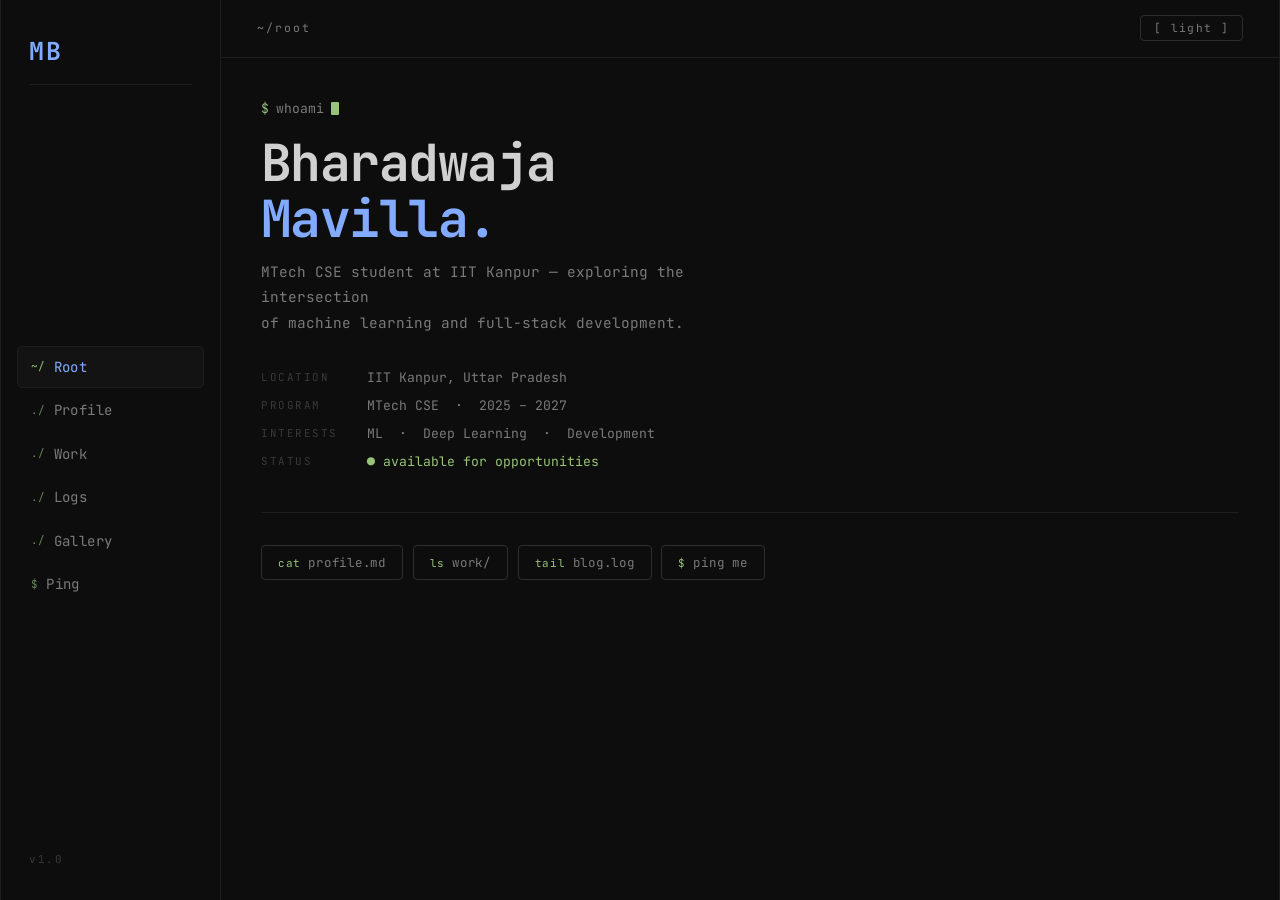
==== index.html @ c0d40397 "test 1.0" ====
<!DOCTYPE html>
<html lang="en" data-theme="dark">
<head>
  <meta charset="UTF-8">
  <meta name="viewport" content="width=device-width, initial-scale=1.0">
  <title>MB — Bharadwaja Mavilla</title>
  <link rel="icon" href="data:image/svg+xml,<svg xmlns='http://www.w3.org/2000/svg' viewBox='0 0 32 32'><rect width='32' height='32' fill='%230d0d0d' rx='4'/><text x='50%25' y='55%25' dominant-baseline='middle' text-anchor='middle' font-family='monospace' font-weight='700' font-size='13' fill='%2382aaff'>MB</text></svg>">
  <link rel="preconnect" href="https://fonts.googleapis.com">
  <link href="https://fonts.googleapis.com/css2?family=JetBrains+Mono:ital,wght@0,300;0,400;0,500;0,600;0,700;1,400&display=swap" rel="stylesheet">
  <link rel="stylesheet" href="css/main.css">

  <!-- Apply saved theme before paint to avoid flash -->
  <script>
    (function () {
      var t = localStorage.getItem('mb-theme') || 'dark';
      document.documentElement.setAttribute('data-theme', t);
    })();
  </script>
</head>
<body>

<div class="mobile-overlay" id="mobileOverlay"></div>

<div class="main-container">

  <!-- ============================  SIDEBAR  ============================ -->
  <aside class="sidebar">
    <div class="sidebar-logo">MB</div>
    <div class="sidebar-hr"></div>

    <nav class="sidebar-nav" id="sidebarNav">
      <div class="nav-item" data-page="home">
        <span class="nav-prefix">~/</span>Root
      </div>
      <div class="nav-item" data-page="about">
        <span class="nav-prefix">./</span>Profile
      </div>
      <div class="nav-item" data-page="projects">
        <span class="nav-prefix">./</span>Work
      </div>
      <div class="nav-item" data-page="blogs">
        <span class="nav-prefix">./</span>Logs
      </div>
      <div class="nav-item" data-page="gallery">
        <span class="nav-prefix">./</span>Gallery
      </div>
      <div class="nav-item" data-page="contact">
        <span class="nav-prefix">$</span>Ping
      </div>
    </nav>

    <div class="sidebar-footer">v1.0</div>
  </aside>

  <!-- ============================  MAIN AREA  ============================ -->
  <div class="main-area">
    <header class="navbar">
      <div class="navbar-left">
        <button class="hamburger" id="hamburger" aria-label="Toggle menu" aria-expanded="false">
          <span></span><span></span><span></span>
        </button>
        <span class="navbar-page" id="navbarPage">~/root</span>
      </div>
      <button class="theme-toggle" id="themeToggle">[ light ]</button>
    </header>

    <main class="page-content" id="pageContent"></main>
  </div>

</div>

<!-- ======================================================================
     Scripts — order matters:
     1. theme.js       (Theme object, needed before anything renders)
     2. data/blogs.js  (BLOGS array, needed by logs.js)
     3. pages/*.js     (populate the Pages object)
     4. router.js      (Navigate object, calls Pages)
     5. mobile-nav.js  (MobileNav, sets up hamburger)
======================================================================= -->
<script>
  // Namespace for page renderers — populated by pages/*.js
  const Pages = {};
</script>

<script src="js/theme.js"></script>
<script src="data/blogs.js"></script>

<script src="js/pages/home.js"></script>
<script src="js/pages/about.js"></script>
<script src="js/pages/projects.js"></script>
<script src="js/pages/logs.js"></script>
<script src="js/pages/gallery.js"></script>
<script src="js/pages/contact.js"></script>

<script src="js/router.js"></script>
<script src="js/mobile-nav.js"></script>

<script>
  // Boot
  Theme.init();
  initRouter();
  MobileNav.init();
</script>

</body>
</html>
---- css/main.css ----
/* ============================================================
   THEME VARIABLES
============================================================ */
[data-theme="dark"] {
  --bg:           #0d0d0d;
  --surface:      #131313;
  --surface-2:    #1b1b1b;
  --border:       #1e1e1e;
  --border-2:     #2e2e2e;
  --text:         #d0d0d0;
  --text-dim:     #7a7a7a;
  --text-muted:   #3a3a3a;
  --accent:       #82aaff;
  --accent-green: #98c379;
  --accent-amber: #e5c07b;
  --accent-red:   #e06c75;
  --shadow:       rgba(0,0,0,0.6);
}
[data-theme="light"] {
  --bg:           #f2efe9;
  --surface:      #e9e6df;
  --surface-2:    #dedad2;
  --border:       #ccc8c0;
  --border-2:     #b8b4aa;
  --text:         #1a1a1a;
  --text-dim:     #666;
  --text-muted:   #aaa;
  --accent:       #2563eb;
  --accent-green: #16a34a;
  --accent-amber: #b45309;
  --accent-red:   #dc2626;
  --shadow:       rgba(0,0,0,0.12);
}

/* ============================================================
   RESET & BASE
============================================================ */
*, *::before, *::after { margin: 0; padding: 0; box-sizing: border-box; }
html {
  font-size: 16px;
  /* Fix: always reserve scrollbar space to prevent layout shift */
  overflow-y: scroll;
}
body {
  font-family: 'JetBrains Mono', 'Courier New', monospace;
  background: var(--bg);
  color: var(--text);
  min-height: 100vh;
  display: flex;
  justify-content: center;
  line-height: 1.6;
  transition: background 0.25s, color 0.25s;
}
a { color: inherit; text-decoration: none; }
::selection { background: var(--accent); color: var(--bg); }
::-webkit-scrollbar { width: 5px; height: 5px; }
::-webkit-scrollbar-track { background: transparent; }
::-webkit-scrollbar-thumb { background: var(--border-2); border-radius: 4px; }

/* ============================================================
   OUTER LAYOUT — gutters are auto on both sides
============================================================ */
.main-container {
  width: min(1280px, 100%);
  min-height: 100vh;
  display: grid;
  grid-template-columns: 220px 1fr;
  border-left:  1px solid var(--border);
  border-right: 1px solid var(--border);
}

/* ============================================================
   SIDEBAR
============================================================ */
.sidebar {
  border-right: 1px solid var(--border);
  display: flex;
  flex-direction: column;
  padding: 2rem 0;
  position: sticky;
  top: 0;
  height: 100vh;
  overflow: hidden;
  background: var(--bg);
  transition: background 0.25s, transform 0.25s ease;
  z-index: 200;
}
.sidebar-logo {
  font-size: 1.55rem;
  font-weight: 700;
  letter-spacing: 0.1em;
  color: var(--accent);
  padding: 0 1.75rem 0.75rem;
  user-select: none;
}
.sidebar-hr {
  height: 1px;
  background: var(--border);
  margin: 0 1.75rem 1rem;
}
.sidebar-nav {
  flex: 1;
  display: flex;
  flex-direction: column;
  justify-content: center;
  padding: 0 1rem;
  gap: 0.1rem;
}
.nav-item {
  cursor: pointer;
  padding: 0.55rem 0.8rem;
  border-radius: 5px;
  color: var(--text-dim);
  font-size: 0.875rem;
  letter-spacing: 0.03em;
  display: flex;
  align-items: center;
  gap: 0.5rem;
  border: 1px solid transparent;
  user-select: none;
  transition: color 0.15s, background 0.15s, border-color 0.15s;
  text-decoration: none;
}
.nav-item:hover  { color: var(--text); background: var(--surface); }
.nav-item.active { color: var(--accent); background: var(--surface); border-color: var(--border); }
.nav-prefix {
  font-size: 0.68rem;
  color: var(--accent-green);
  opacity: 0.65;
  flex-shrink: 0;
  transition: opacity 0.15s;
}
.nav-item.active .nav-prefix,
.nav-item:hover  .nav-prefix { opacity: 1; }
.sidebar-footer {
  padding: 0 1.75rem;
  font-size: 0.68rem;
  color: var(--text-muted);
  letter-spacing: 0.14em;
}

/* ============================================================
   MAIN AREA
============================================================ */
.main-area {
  display: flex;
  flex-direction: column;
  min-height: 100vh;
}

/* ============================================================
   NAVBAR
============================================================ */
.navbar {
  display: flex;
  align-items: center;
  justify-content: space-between;
  padding: 0.95rem 2.25rem;
  border-bottom: 1px solid var(--border);
  position: sticky;
  top: 0;
  background: var(--bg);
  z-index: 100;
  transition: background 0.25s;
  gap: 1rem;
}
.navbar-left {
  display: flex;
  align-items: center;
  gap: 0.75rem;
  min-width: 0;
}
.navbar-page {
  font-size: 0.72rem;
  color: var(--text-dim);
  letter-spacing: 0.18em;
  white-space: nowrap;
  overflow: hidden;
  text-overflow: ellipsis;
}
.hamburger {
  display: none;
  flex-direction: column;
  justify-content: center;
  gap: 4px;
  cursor: pointer;
  padding: 4px;
  border: none;
  background: none;
  flex-shrink: 0;
}
.hamburger span {
  display: block;
  width: 18px;
  height: 1.5px;
  background: var(--text-dim);
  border-radius: 2px;
  transition: all 0.2s;
}
.hamburger.open span:nth-child(1) { transform: translateY(5.5px) rotate(45deg); }
.hamburger.open span:nth-child(2) { opacity: 0; }
.hamburger.open span:nth-child(3) { transform: translateY(-5.5px) rotate(-45deg); }
.theme-toggle {
  background: none;
  border: 1px solid var(--border-2);
  color: var(--text-dim);
  cursor: pointer;
  padding: 0.32rem 0.8rem;
  border-radius: 4px;
  font-family: inherit;
  font-size: 0.7rem;
  letter-spacing: 0.12em;
  transition: color 0.15s, border-color 0.15s;
  flex-shrink: 0;
  white-space: nowrap;
}
.theme-toggle:hover { color: var(--text); border-color: var(--text-dim); }

/* ============================================================
   MOBILE OVERLAY
============================================================ */
.mobile-overlay {
  display: none;
  position: fixed;
  inset: 0;
  background: rgba(0,0,0,0.55);
  z-index: 199;
}

/* ============================================================
   PAGE CONTENT
============================================================ */
.page-content {
  padding: 2.5rem 2.5rem 4rem;
  flex: 1;
  animation: pgIn 0.22s ease both;
}
@keyframes pgIn {
  from { opacity: 0; transform: translateY(8px); }
  to   { opacity: 1; transform: translateY(0);   }
}

/* ============================================================
   SHARED — terminal command header
============================================================ */
.term-cmd {
  display: flex;
  align-items: center;
  gap: 0.45rem;
  font-size: 0.82rem;
  margin-bottom: 0.6rem;
}
.term-prompt  { color: var(--accent-green); }
.term-text    { color: var(--text-dim); }
.term-cursor  {
  display: inline-block;
  width: 0.55em; height: 1em;
  background: var(--accent-green);
  border-radius: 1px;
  animation: blink 1.1s step-end infinite;
  vertical-align: text-bottom;
}
@keyframes blink { 0%,100%{opacity:1} 50%{opacity:0} }

.page-heading {
  font-size: 2.2rem;
  font-weight: 700;
  letter-spacing: -0.025em;
  line-height: 1.15;
  margin-bottom: 2.5rem;
}

/* ============================================================
   HOME
============================================================ */
.home-name {
  font-size: clamp(2.2rem, 4vw, 3.4rem);
  font-weight: 700;
  letter-spacing: -0.03em;
  line-height: 1.1;
  margin: 1rem 0 0.75rem;
}
.home-name .fn { color: var(--text); }
.home-name .ln { color: var(--accent); }
.home-tagline {
  font-size: 0.9rem;
  color: var(--text-dim);
  max-width: 460px;
  line-height: 1.75;
  margin-bottom: 2rem;
}
.home-meta {
  display: flex;
  flex-direction: column;
  gap: 0.45rem;
  margin-bottom: 2.5rem;
}
.meta-row { display: flex; align-items: center; gap: 1.25rem; font-size: 0.82rem; }
.meta-key {
  width: 86px; flex-shrink: 0;
  font-size: 0.68rem;
  text-transform: uppercase;
  letter-spacing: 0.14em;
  color: var(--text-muted);
}
.meta-val { color: var(--text-dim); }
.meta-val.live { color: var(--accent-green); }
.home-rule { height: 1px; background: var(--border); margin: 2rem 0; }
.qlinks { display: flex; flex-wrap: wrap; gap: 0.6rem; }
.qlink {
  background: none;
  border: 1px solid var(--border-2);
  color: var(--text-dim);
  cursor: pointer;
  padding: 0.5rem 1rem;
  border-radius: 4px;
  font-family: inherit;
  font-size: 0.78rem;
  letter-spacing: 0.06em;
  transition: all 0.15s;
  display: flex; align-items: center; gap: 0.45rem;
}
.qlink:hover { color: var(--accent); border-color: var(--accent); background: var(--surface); }
.qlink-pre { color: var(--accent-green); font-size: 0.68rem; }

/* ============================================================
   BENTO — ABOUT PAGE
============================================================ */
.bento {
  display: grid;
  grid-template-columns: repeat(6, 1fr);
  gap: 0.875rem;
}
.bcell {
  background: var(--surface);
  border: 1px solid var(--border);
  border-radius: 8px;
  padding: 1.4rem 1.5rem;
  transition: border-color 0.2s;
  overflow: hidden;
}
.bcell:hover { border-color: var(--border-2); }
.cell-lbl {
  font-size: 0.62rem;
  letter-spacing: 0.22em;
  text-transform: uppercase;
  color: var(--text-muted);
  margin-bottom: 0.9rem;
}
.b-bio   { grid-column: 1 / 5; }
.bio-name { font-size: 1.35rem; font-weight: 600; letter-spacing: -0.01em; margin-bottom: 0.7rem; }
.bio-name .hi { color: var(--accent); }
.bio-desc { font-size: 0.855rem; color: var(--text-dim); line-height: 1.75; max-width: 500px; margin-bottom: 1rem; }
.bio-tags { display: flex; flex-wrap: wrap; gap: 0.45rem; }
.bio-tag {
  font-size: 0.7rem; padding: 0.22rem 0.6rem;
  border: 1px solid var(--border-2); border-radius: 3px;
  color: var(--text-dim); letter-spacing: 0.04em;
}
.b-photo { grid-column: 5 / 7; display: flex; flex-direction: column; align-items: center; justify-content: center; min-height: 170px; text-align: center; }
.avatar { width: 88px; height: 88px; border-radius: 50%; background: var(--surface-2); border: 2px solid var(--border-2); display: flex; align-items: center; justify-content: center; font-size: 1.8rem; font-weight: 700; color: var(--accent); letter-spacing: 0.05em; margin-bottom: 0.75rem; }
.avatar-name { font-size: 0.78rem; color: var(--text-dim); }
.avatar-role { font-size: 0.7rem; color: var(--text-muted); margin-top: 0.2rem; }
.b-tech  { grid-column: 1 / 4; }
.tech-grid { display: flex; flex-wrap: wrap; gap: 0.45rem; }
.tech-tag { font-size: 0.74rem; padding: 0.28rem 0.65rem; background: var(--surface-2); border: 1px solid var(--border-2); border-radius: 3px; color: var(--text-dim); letter-spacing: 0.04em; transition: border-color 0.15s, color 0.15s; }
.tech-tag:hover, .tech-tag.hi { border-color: var(--accent); color: var(--accent); }
.b-quote { grid-column: 4 / 7; display: flex; flex-direction: column; justify-content: center; }
.q-mark { font-size: 3.2rem; line-height: 0.8; color: var(--border-2); font-family: Georgia, serif; margin-bottom: 0.45rem; }
.q-text { font-size: 0.85rem; color: var(--text-dim); line-height: 1.65; font-style: italic; margin-bottom: 0.7rem; }
.q-author { font-size: 0.7rem; color: var(--text-muted); letter-spacing: 0.1em; }
.b-timeline { grid-column: 1 / 7; }
.tl { position: relative; padding-left: 1.5rem; display: flex; flex-direction: column; gap: 0; }
.tl::before { content: ''; position: absolute; left: 0.42rem; top: 0.5rem; bottom: 0.5rem; width: 1px; background: var(--border-2); }
.tl-item { position: relative; padding: 0 0 1.25rem 1.5rem; }
.tl-item:last-child { padding-bottom: 0; }
.tl-dot { position: absolute; left: -1.1rem; top: 0.55rem; width: 9px; height: 9px; border-radius: 50%; background: var(--border-2); border: 2px solid var(--bg); }
.tl-item.now .tl-dot { background: var(--accent); }
.tl-year { font-size: 0.69rem; color: var(--accent-amber); letter-spacing: 0.1em; margin-bottom: 0.2rem; }
.tl-title { font-size: 0.88rem; font-weight: 500; color: var(--text); margin-bottom: 0.2rem; }
.tl-sub { font-size: 0.77rem; color: var(--text-dim); }
.b-books { grid-column: 1 / 7; }
.shelf { display: flex; gap: 0.85rem; overflow-x: auto; padding-bottom: 0.4rem; scrollbar-width: thin; scrollbar-color: var(--border-2) transparent; }
.book { flex-shrink: 0; width: 74px; height: 112px; border-radius: 3px 5px 5px 3px; display: flex; align-items: flex-end; padding: 0.5rem 0.45rem 0.5rem 0.6rem; position: relative; overflow: hidden; transition: transform 0.2s; cursor: default; box-shadow: 3px 3px 8px var(--shadow), inset -2px 0 4px rgba(0,0,0,0.25); }
.book:hover { transform: translateY(-5px) rotate(0.8deg); }
.book-spine { position: absolute; left: 0; top: 0; bottom: 0; width: 5px; background: rgba(0,0,0,0.25); }
.book-title { font-size: 0.58rem; font-weight: 600; line-height: 1.3; color: rgba(255,255,255,0.88); text-shadow: 0 1px 3px rgba(0,0,0,0.5); }

/* ============================================================
   PROJECTS
============================================================ */
.projects-grid { display: grid; grid-template-columns: repeat(auto-fill, minmax(290px, 1fr)); gap: 1rem; }
.proj-card { background: var(--surface); border: 1px solid var(--border); border-radius: 8px; padding: 1.4rem 1.5rem; transition: border-color 0.2s, transform 0.2s; }
.proj-card:hover { border-color: var(--border-2); transform: translateY(-2px); }
.proj-status { font-size: 0.64rem; letter-spacing: 0.18em; text-transform: uppercase; margin-bottom: 0.7rem; }
.s-active  { color: var(--accent-green); }
.s-wip     { color: var(--accent-amber); }
.s-archive { color: var(--text-muted);   }
.proj-name { font-size: 0.98rem; font-weight: 600; margin-bottom: 0.5rem; letter-spacing: -0.01em; }
.proj-desc { font-size: 0.8rem; color: var(--text-dim); line-height: 1.65; margin-bottom: 1rem; }
.proj-tags { display: flex; flex-wrap: wrap; gap: 0.4rem; }
.proj-tag  { font-size: 0.67rem; padding: 0.18rem 0.5rem; border: 1px solid var(--border-2); border-radius: 3px; color: var(--text-muted); letter-spacing: 0.04em; }

/* ============================================================
   LOGS (blog listing)
============================================================ */
.blog-list { display: flex; flex-direction: column; }
.blog-item {
  padding: 1.2rem 0;
  border-bottom: 1px solid var(--border);
  display: flex; align-items: flex-start; gap: 1.5rem;
  text-decoration: none;
  color: inherit;
  transition: background 0.15s;
}
.blog-item:first-child { padding-top: 0; }
.blog-item:hover .blog-title { color: var(--accent); }
.blog-date { font-size: 0.7rem; color: var(--text-muted); letter-spacing: 0.06em; flex-shrink: 0; width: 76px; padding-top: 0.15rem; }
.blog-title { font-size: 0.92rem; font-weight: 500; margin-bottom: 0.3rem; transition: color 0.15s; }
.blog-excerpt { font-size: 0.79rem; color: var(--text-dim); line-height: 1.55; }
.blog-badge { font-size: 0.62rem; padding: 0.15rem 0.42rem; border: 1px solid var(--border-2); border-radius: 3px; color: var(--text-muted); margin-left: 0.5rem; vertical-align: middle; letter-spacing: 0.08em; }

/* ============================================================
   GALLERY
============================================================ */
.gallery-grid { display: grid; grid-template-columns: repeat(auto-fill, minmax(190px, 1fr)); gap: 0.7rem; }
.gallery-slot { aspect-ratio: 4/3; background: var(--surface); border: 1px solid var(--border); border-radius: 6px; display: flex; align-items: center; justify-content: center; font-size: 0.65rem; color: var(--text-muted); letter-spacing: 0.1em; transition: border-color 0.2s; }
.gallery-slot:hover { border-color: var(--border-2); }
.gallery-note { font-size: 0.74rem; color: var(--text-muted); margin-top: 1.5rem; letter-spacing: 0.08em; }

/* ============================================================
   CONTACT
============================================================ */
.contact-list { display: flex; flex-direction: column; gap: 0.5rem; max-width: 540px; }
.contact-row { display: flex; align-items: center; gap: 1.25rem; padding: 0.85rem 1.1rem; border: 1px solid var(--border); border-radius: 6px; background: var(--surface); text-decoration: none; color: var(--text-dim); font-size: 0.865rem; transition: border-color 0.15s, background 0.15s, color 0.15s; }
.contact-row:hover { border-color: var(--border-2); background: var(--surface-2); color: var(--text); }
.contact-platform { font-size: 0.68rem; letter-spacing: 0.14em; text-transform: uppercase; color: var(--accent); font-weight: 600; width: 88px; flex-shrink: 0; }
.contact-value { color: var(--text-dim); font-size: 0.84rem; transition: color 0.15s; }
.contact-row:hover .contact-value { color: var(--text); }
.contact-note { font-size: 0.72rem; color: var(--text-muted); margin-top: 1.5rem; letter-spacing: 0.07em; }

/* ============================================================
   BLOG POST PAGE
============================================================ */
.back-nav {
  display: inline-flex;
  align-items: center;
  gap: 0.5rem;
  font-size: 0.78rem;
  color: var(--text-dim);
  margin-bottom: 2rem;
  cursor: pointer;
  text-decoration: none;
  border: 1px solid var(--border);
  border-radius: 4px;
  padding: 0.38rem 0.85rem;
  transition: color 0.15s, border-color 0.15s;
  letter-spacing: 0.04em;
}
.back-nav:hover { color: var(--accent); border-color: var(--accent); }
.back-arrow { font-size: 0.9em; }

.post-meta {
  display: flex;
  align-items: center;
  gap: 0.75rem;
  margin-bottom: 0.75rem;
}
.post-date { font-size: 0.74rem; color: var(--text-muted); letter-spacing: 0.08em; }
.post-badge {
  font-size: 0.65rem; padding: 0.15rem 0.5rem;
  border: 1px solid var(--border-2); border-radius: 3px;
  color: var(--accent); letter-spacing: 0.1em; text-transform: uppercase;
}

.post-title {
  font-size: 1.9rem;
  font-weight: 700;
  letter-spacing: -0.025em;
  line-height: 1.2;
  margin-bottom: 2rem;
}

.post-divider {
  height: 1px;
  background: var(--border);
  margin: 2rem 0;
}

.post-body { max-width: 680px; }
.post-body p  { font-size: 0.9rem; color: var(--text-dim); line-height: 1.85; margin-bottom: 1.15rem; }
.post-body h2 { font-size: 1.15rem; font-weight: 600; color: var(--text); margin: 2rem 0 0.75rem; letter-spacing: -0.01em; }
.post-body h3 { font-size: 0.95rem; font-weight: 600; color: var(--text); margin: 1.5rem 0 0.5rem; }
.post-body a  { color: var(--accent); text-decoration: underline; text-underline-offset: 2px; }
.post-body strong { color: var(--text); font-weight: 600; }
.post-body em { font-style: italic; }
.post-body ul, .post-body ol { font-size: 0.9rem; color: var(--text-dim); line-height: 1.8; padding-left: 1.5rem; margin-bottom: 1rem; }
.post-body li { margin-bottom: 0.3rem; }
.post-body code { font-family: 'JetBrains Mono', monospace; font-size: 0.82em; background: var(--surface-2); border: 1px solid var(--border-2); padding: 0.1em 0.4em; border-radius: 3px; color: var(--accent-green); }
.post-body pre { background: var(--surface); border: 1px solid var(--border); border-radius: 6px; padding: 1.25rem 1.4rem; overflow-x: auto; margin: 1.25rem 0; font-size: 0.83rem; line-height: 1.65; }
.post-body pre code { background: none; border: none; padding: 0; font-size: inherit; color: var(--text-dim); }
.post-body blockquote { border-left: 3px solid var(--border-2); padding: 0.5rem 0 0.5rem 1.25rem; color: var(--text-dim); font-style: italic; margin: 1.25rem 0; }
.post-body blockquote p { margin-bottom: 0; }
.post-body hr { height: 1px; background: var(--border); border: none; margin: 2rem 0; }

/* ============================================================
   MOBILE — HAMBURGER & RESPONSIVE
============================================================ */
@media (max-width: 768px) {
  .main-container {
    grid-template-columns: 1fr;
  }
  .sidebar {
    position: fixed;
    left: 0; top: 0; bottom: 0;
    width: 240px;
    transform: translateX(-100%);
    box-shadow: 4px 0 24px var(--shadow);
    border-right: 1px solid var(--border-2);
  }
  .sidebar.open {
    transform: translateX(0);
  }
  .mobile-overlay.visible {
    display: block;
  }
  .hamburger {
    display: flex;
  }
  .navbar {
    padding: 0.85rem 1.25rem;
  }
  .page-content {
    padding: 1.75rem 1.25rem 3rem;
  }
  .page-heading {
    font-size: 1.75rem;
  }
  .home-name {
    font-size: clamp(1.8rem, 8vw, 2.6rem);
  }
  .bento {
    grid-template-columns: repeat(2, 1fr);
  }
  .b-bio     { grid-column: 1 / 3; }
  .b-photo   { grid-column: 1 / 3; }
  .b-tech    { grid-column: 1 / 3; }
  .b-quote   { grid-column: 1 / 3; }
  .b-timeline{ grid-column: 1 / 3; }
  .b-books   { grid-column: 1 / 3; }
  .projects-grid { grid-template-columns: 1fr; }
  .blog-item { flex-direction: column; gap: 0.4rem; }
  .blog-date { width: auto; }
}
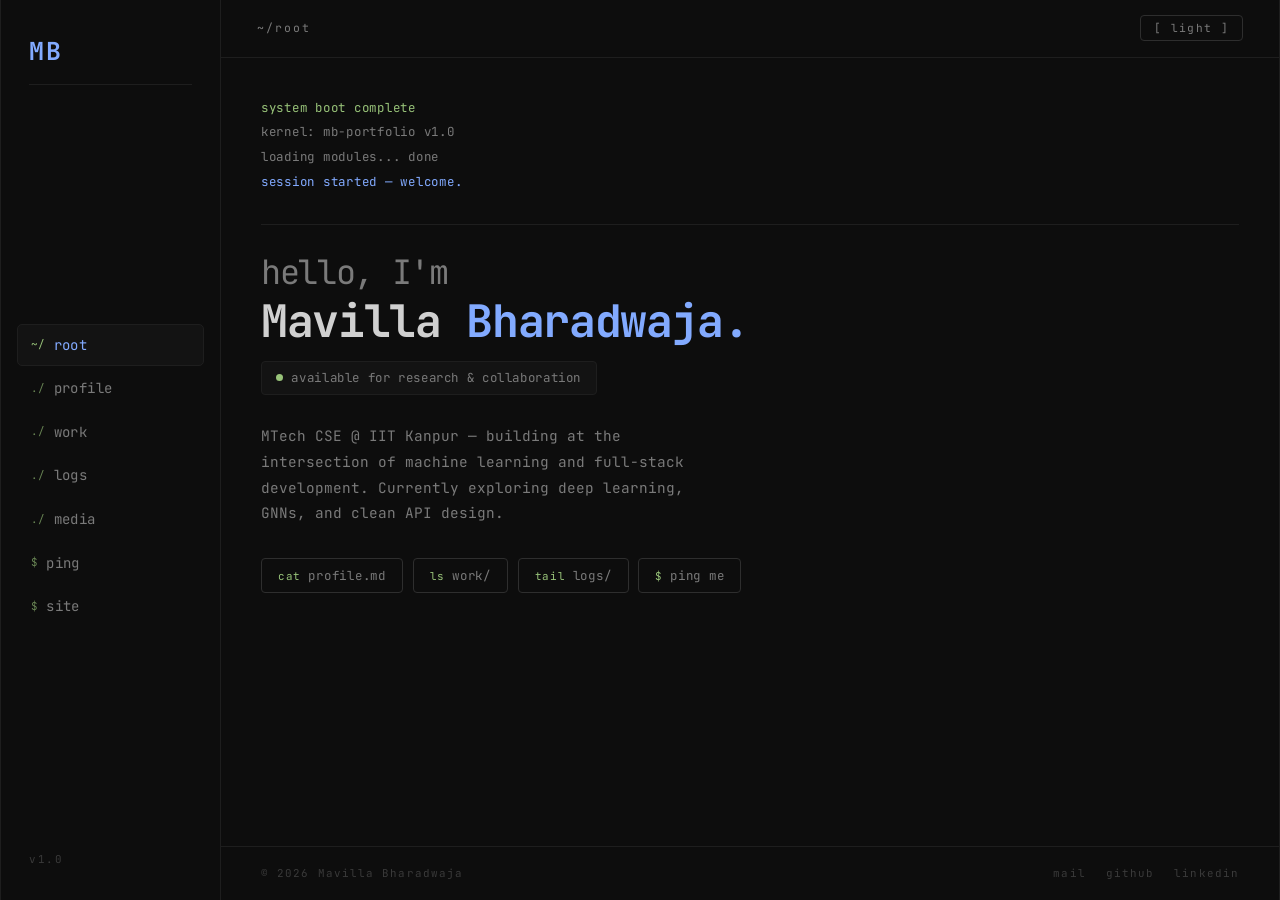
==== commit 23fcbfba: "refine structure" ====
--- a/index.html
+++ b/index.html
@@ -3,19 +3,13 @@
 <head>
   <meta charset="UTF-8">
   <meta name="viewport" content="width=device-width, initial-scale=1.0">
-  <title>MB — Bharadwaja Mavilla</title>
+  <title>MB — Mavilla Bharadwaja</title>
   <link rel="icon" href="data:image/svg+xml,<svg xmlns='http://www.w3.org/2000/svg' viewBox='0 0 32 32'><rect width='32' height='32' fill='%230d0d0d' rx='4'/><text x='50%25' y='55%25' dominant-baseline='middle' text-anchor='middle' font-family='monospace' font-weight='700' font-size='13' fill='%2382aaff'>MB</text></svg>">
   <link rel="preconnect" href="https://fonts.googleapis.com">
   <link href="https://fonts.googleapis.com/css2?family=JetBrains+Mono:ital,wght@0,300;0,400;0,500;0,600;0,700;1,400&display=swap" rel="stylesheet">
   <link rel="stylesheet" href="css/main.css">
-
   <!-- Apply saved theme before paint to avoid flash -->
-  <script>
-    (function () {
-      var t = localStorage.getItem('mb-theme') || 'dark';
-      document.documentElement.setAttribute('data-theme', t);
-    })();
-  </script>
+  <script>(function(){var t=localStorage.getItem('mb-theme')||'dark';document.documentElement.setAttribute('data-theme',t);})();</script>
 </head>
 <body>
 
@@ -23,36 +17,39 @@
 
 <div class="main-container">
 
-  <!-- ============================  SIDEBAR  ============================ -->
+  <!-- ======================== SIDEBAR ======================== -->
   <aside class="sidebar">
     <div class="sidebar-logo">MB</div>
     <div class="sidebar-hr"></div>
 
     <nav class="sidebar-nav" id="sidebarNav">
       <div class="nav-item" data-page="home">
-        <span class="nav-prefix">~/</span>Root
+        <span class="nav-prefix">~/</span>root
       </div>
       <div class="nav-item" data-page="about">
-        <span class="nav-prefix">./</span>Profile
+        <span class="nav-prefix">./</span>profile
       </div>
-      <div class="nav-item" data-page="projects">
-        <span class="nav-prefix">./</span>Work
+      <div class="nav-item" data-page="work">
+        <span class="nav-prefix">./</span>work
       </div>
-      <div class="nav-item" data-page="blogs">
-        <span class="nav-prefix">./</span>Logs
+      <div class="nav-item" data-page="logs">
+        <span class="nav-prefix">./</span>logs
       </div>
-      <div class="nav-item" data-page="gallery">
-        <span class="nav-prefix">./</span>Gallery
+      <div class="nav-item" data-page="media">
+        <span class="nav-prefix">./</span>media
       </div>
       <div class="nav-item" data-page="contact">
-        <span class="nav-prefix">$</span>Ping
+        <span class="nav-prefix">$</span>ping
+      </div>
+      <div class="nav-item" data-page="site">
+        <span class="nav-prefix">$</span>site
       </div>
     </nav>
 
     <div class="sidebar-footer">v1.0</div>
   </aside>
 
-  <!-- ============================  MAIN AREA  ============================ -->
+  <!-- ======================== MAIN AREA ======================== -->
   <div class="main-area">
     <header class="navbar">
       <div class="navbar-left">
@@ -65,38 +62,38 @@
     </header>
 
     <main class="page-content" id="pageContent"></main>
+    <!-- footer injected here by router.js on each navigation -->
   </div>
 
 </div>
 
-<!-- ======================================================================
-     Scripts — order matters:
-     1. theme.js       (Theme object, needed before anything renders)
-     2. data/blogs.js  (BLOGS array, needed by logs.js)
-     3. pages/*.js     (populate the Pages object)
-     4. router.js      (Navigate object, calls Pages)
-     5. mobile-nav.js  (MobileNav, sets up hamburger)
-======================================================================= -->
-<script>
-  // Namespace for page renderers — populated by pages/*.js
-  const Pages = {};
-</script>
+<!-- =============================================================
+     Script load order:
+     1. theme.js        — Theme object (needs to run before render)
+     2. data/logs.js    — LOGS array
+     3. data/projects.js — PROJECTS array
+     4. pages/*.js      — populate Pages object
+     5. router.js       — navigate()
+     6. mobile-nav.js   — MobileNav
+============================================================== -->
+<script>const Pages = {};</script>
 
 <script src="js/theme.js"></script>
-<script src="data/blogs.js"></script>
+<script src="data/logs.js"></script>
+<script src="data/projects.js"></script>
 
 <script src="js/pages/home.js"></script>
 <script src="js/pages/about.js"></script>
-<script src="js/pages/projects.js"></script>
+<script src="js/pages/work.js"></script>
 <script src="js/pages/logs.js"></script>
-<script src="js/pages/gallery.js"></script>
+<script src="js/pages/media.js"></script>
 <script src="js/pages/contact.js"></script>
+<script src="js/pages/site.js"></script>
 
 <script src="js/router.js"></script>
 <script src="js/mobile-nav.js"></script>
 
 <script>
-  // Boot
   Theme.init();
   initRouter();
   MobileNav.init();
--- a/css/main.css
+++ b/css/main.css
@@ -23,7 +23,7 @@
   --border:       #ccc8c0;
   --border-2:     #b8b4aa;
   --text:         #1a1a1a;
-  --text-dim:     #666;
+  --text-dim:     #555;
   --text-muted:   #aaa;
   --accent:       #2563eb;
   --accent-green: #16a34a;
@@ -38,8 +38,7 @@
 *, *::before, *::after { margin: 0; padding: 0; box-sizing: border-box; }
 html {
   font-size: 16px;
-  /* Fix: always reserve scrollbar space to prevent layout shift */
-  overflow-y: scroll;
+  overflow-y: scroll; /* always reserve scrollbar space */
 }
 body {
   font-family: 'JetBrains Mono', 'Courier New', monospace;
@@ -58,7 +57,7 @@
 ::-webkit-scrollbar-thumb { background: var(--border-2); border-radius: 4px; }
 
 /* ============================================================
-   OUTER LAYOUT — gutters are auto on both sides
+   OUTER LAYOUT
 ============================================================ */
 .main-container {
   width: min(1280px, 100%);
@@ -93,11 +92,7 @@
   padding: 0 1.75rem 0.75rem;
   user-select: none;
 }
-.sidebar-hr {
-  height: 1px;
-  background: var(--border);
-  margin: 0 1.75rem 1rem;
-}
+.sidebar-hr { height: 1px; background: var(--border); margin: 0 1.75rem 1rem; }
 .sidebar-nav {
   flex: 1;
   display: flex;
@@ -123,242 +118,124 @@
 }
 .nav-item:hover  { color: var(--text); background: var(--surface); }
 .nav-item.active { color: var(--accent); background: var(--surface); border-color: var(--border); }
-.nav-prefix {
-  font-size: 0.68rem;
-  color: var(--accent-green);
-  opacity: 0.65;
-  flex-shrink: 0;
-  transition: opacity 0.15s;
-}
-.nav-item.active .nav-prefix,
-.nav-item:hover  .nav-prefix { opacity: 1; }
-.sidebar-footer {
-  padding: 0 1.75rem;
-  font-size: 0.68rem;
-  color: var(--text-muted);
-  letter-spacing: 0.14em;
-}
+.nav-prefix { font-size: 0.68rem; color: var(--accent-green); opacity: 0.65; flex-shrink: 0; transition: opacity 0.15s; }
+.nav-item.active .nav-prefix, .nav-item:hover .nav-prefix { opacity: 1; }
+.sidebar-footer { padding: 0 1.75rem; font-size: 0.68rem; color: var(--text-muted); letter-spacing: 0.14em; }
 
 /* ============================================================
    MAIN AREA
 ============================================================ */
-.main-area {
-  display: flex;
-  flex-direction: column;
-  min-height: 100vh;
-}
+.main-area { display: flex; flex-direction: column; min-height: 100vh; }
 
 /* ============================================================
    NAVBAR
 ============================================================ */
 .navbar {
-  display: flex;
-  align-items: center;
-  justify-content: space-between;
+  display: flex; align-items: center; justify-content: space-between;
   padding: 0.95rem 2.25rem;
   border-bottom: 1px solid var(--border);
-  position: sticky;
-  top: 0;
-  background: var(--bg);
-  z-index: 100;
-  transition: background 0.25s;
-  gap: 1rem;
-}
-.navbar-left {
-  display: flex;
-  align-items: center;
-  gap: 0.75rem;
-  min-width: 0;
-}
-.navbar-page {
-  font-size: 0.72rem;
-  color: var(--text-dim);
-  letter-spacing: 0.18em;
-  white-space: nowrap;
-  overflow: hidden;
-  text-overflow: ellipsis;
-}
-.hamburger {
-  display: none;
-  flex-direction: column;
-  justify-content: center;
-  gap: 4px;
-  cursor: pointer;
-  padding: 4px;
-  border: none;
-  background: none;
-  flex-shrink: 0;
-}
-.hamburger span {
-  display: block;
-  width: 18px;
-  height: 1.5px;
-  background: var(--text-dim);
-  border-radius: 2px;
-  transition: all 0.2s;
-}
+  position: sticky; top: 0;
+  background: var(--bg); z-index: 100;
+  transition: background 0.25s; gap: 1rem;
+}
+.navbar-left { display: flex; align-items: center; gap: 0.75rem; min-width: 0; }
+.navbar-page { font-size: 0.72rem; color: var(--text-dim); letter-spacing: 0.18em; white-space: nowrap; overflow: hidden; text-overflow: ellipsis; }
+.hamburger { display: none; flex-direction: column; justify-content: center; gap: 4px; cursor: pointer; padding: 4px; border: none; background: none; flex-shrink: 0; }
+.hamburger span { display: block; width: 18px; height: 1.5px; background: var(--text-dim); border-radius: 2px; transition: all 0.2s; }
 .hamburger.open span:nth-child(1) { transform: translateY(5.5px) rotate(45deg); }
 .hamburger.open span:nth-child(2) { opacity: 0; }
 .hamburger.open span:nth-child(3) { transform: translateY(-5.5px) rotate(-45deg); }
-.theme-toggle {
-  background: none;
-  border: 1px solid var(--border-2);
-  color: var(--text-dim);
-  cursor: pointer;
-  padding: 0.32rem 0.8rem;
-  border-radius: 4px;
-  font-family: inherit;
-  font-size: 0.7rem;
-  letter-spacing: 0.12em;
-  transition: color 0.15s, border-color 0.15s;
-  flex-shrink: 0;
-  white-space: nowrap;
-}
+.theme-toggle { background: none; border: 1px solid var(--border-2); color: var(--text-dim); cursor: pointer; padding: 0.32rem 0.8rem; border-radius: 4px; font-family: inherit; font-size: 0.7rem; letter-spacing: 0.12em; transition: color 0.15s, border-color 0.15s; flex-shrink: 0; white-space: nowrap; }
 .theme-toggle:hover { color: var(--text); border-color: var(--text-dim); }
 
 /* ============================================================
    MOBILE OVERLAY
 ============================================================ */
-.mobile-overlay {
-  display: none;
-  position: fixed;
-  inset: 0;
-  background: rgba(0,0,0,0.55);
-  z-index: 199;
-}
+.mobile-overlay { display: none; position: fixed; inset: 0; background: rgba(0,0,0,0.55); z-index: 199; }
 
 /* ============================================================
    PAGE CONTENT
 ============================================================ */
-.page-content {
-  padding: 2.5rem 2.5rem 4rem;
-  flex: 1;
-  animation: pgIn 0.22s ease both;
-}
-@keyframes pgIn {
-  from { opacity: 0; transform: translateY(8px); }
-  to   { opacity: 1; transform: translateY(0);   }
-}
+.page-content { padding: 2.5rem 2.5rem 3rem; flex: 1; animation: pgIn 0.22s ease both; overflow-x: hidden; }
+@keyframes pgIn { from { opacity: 0; transform: translateY(8px); } to { opacity: 1; transform: translateY(0); } }
+
+/* ============================================================
+   FOOTER
+============================================================ */
+.site-footer {
+  padding: 1.1rem 2.5rem;
+  border-top: 1px solid var(--border);
+  display: flex; align-items: center; justify-content: space-between;
+  font-size: 0.68rem; color: var(--text-muted); letter-spacing: 0.1em;
+  gap: 1rem; flex-wrap: wrap;
+}
+.footer-right { display: flex; gap: 1.25rem; }
+.footer-right a { color: var(--text-muted); transition: color 0.15s; }
+.footer-right a:hover { color: var(--text-dim); }
 
 /* ============================================================
    SHARED — terminal command header
 ============================================================ */
-.term-cmd {
-  display: flex;
-  align-items: center;
-  gap: 0.45rem;
-  font-size: 0.82rem;
-  margin-bottom: 0.6rem;
-}
+.term-cmd { display: flex; align-items: center; gap: 0.45rem; font-size: 0.82rem; margin-bottom: 0.6rem; }
 .term-prompt  { color: var(--accent-green); }
 .term-text    { color: var(--text-dim); }
-.term-cursor  {
-  display: inline-block;
-  width: 0.55em; height: 1em;
-  background: var(--accent-green);
-  border-radius: 1px;
-  animation: blink 1.1s step-end infinite;
-  vertical-align: text-bottom;
-}
+.term-cursor  { display: inline-block; width: 0.55em; height: 1em; background: var(--accent-green); border-radius: 1px; animation: blink 1.1s step-end infinite; vertical-align: text-bottom; }
 @keyframes blink { 0%,100%{opacity:1} 50%{opacity:0} }
-
-.page-heading {
-  font-size: 2.2rem;
-  font-weight: 700;
-  letter-spacing: -0.025em;
-  line-height: 1.15;
-  margin-bottom: 2.5rem;
-}
-
-/* ============================================================
-   HOME
-============================================================ */
-.home-name {
-  font-size: clamp(2.2rem, 4vw, 3.4rem);
-  font-weight: 700;
-  letter-spacing: -0.03em;
-  line-height: 1.1;
-  margin: 1rem 0 0.75rem;
-}
-.home-name .fn { color: var(--text); }
-.home-name .ln { color: var(--accent); }
-.home-tagline {
-  font-size: 0.9rem;
-  color: var(--text-dim);
-  max-width: 460px;
-  line-height: 1.75;
-  margin-bottom: 2rem;
-}
-.home-meta {
-  display: flex;
-  flex-direction: column;
-  gap: 0.45rem;
-  margin-bottom: 2.5rem;
-}
-.meta-row { display: flex; align-items: center; gap: 1.25rem; font-size: 0.82rem; }
-.meta-key {
-  width: 86px; flex-shrink: 0;
-  font-size: 0.68rem;
-  text-transform: uppercase;
-  letter-spacing: 0.14em;
-  color: var(--text-muted);
-}
-.meta-val { color: var(--text-dim); }
-.meta-val.live { color: var(--accent-green); }
-.home-rule { height: 1px; background: var(--border); margin: 2rem 0; }
+.page-heading { font-size: 2.2rem; font-weight: 700; letter-spacing: -0.025em; line-height: 1.15; margin-bottom: 2.5rem; }
+
+/* ============================================================
+   SEARCH + FILTER BAR
+============================================================ */
+.filter-bar { display: flex; align-items: center; gap: 0.65rem; margin-bottom: 1.75rem; flex-wrap: wrap; }
+.search-wrap { position: relative; flex: 1; min-width: 160px; }
+.search-icon { position: absolute; left: 0.75rem; top: 50%; transform: translateY(-50%); font-size: 0.72rem; color: var(--text-muted); pointer-events: none; }
+.search-input { width: 100%; background: var(--surface); border: 1px solid var(--border); color: var(--text); font-family: inherit; font-size: 0.82rem; padding: 0.5rem 0.75rem 0.5rem 2rem; border-radius: 5px; outline: none; transition: border-color 0.15s; letter-spacing: 0.03em; }
+.search-input::placeholder { color: var(--text-muted); }
+.search-input:focus { border-color: var(--border-2); }
+.filter-btns { display: flex; gap: 0.35rem; flex-wrap: wrap; }
+.filter-btn { background: none; border: 1px solid var(--border); color: var(--text-muted); font-family: inherit; font-size: 0.7rem; padding: 0.38rem 0.8rem; border-radius: 4px; cursor: pointer; letter-spacing: 0.08em; transition: all 0.15s; white-space: nowrap; }
+.filter-btn:hover  { color: var(--text-dim); border-color: var(--border-2); }
+.filter-btn.active { color: var(--accent); border-color: var(--accent); background: var(--surface); }
+.no-results { font-size: 0.82rem; color: var(--text-muted); padding: 2rem 0; letter-spacing: 0.06em; }
+
+/* ============================================================
+   HOME PAGE
+============================================================ */
+.home-boot { display: flex; flex-direction: column; gap: 0.3rem; margin-bottom: 2rem; }
+.boot-line { font-size: 0.78rem; color: var(--text-muted); letter-spacing: 0.06em; opacity: 0; animation: fadeUp 0.3s ease forwards; }
+.boot-line.ok     { color: var(--accent-green); }
+.boot-line.info   { color: var(--text-dim); }
+.boot-line.accent { color: var(--accent); }
+@keyframes fadeUp { from { opacity: 0; transform: translateY(4px); } to { opacity: 1; transform: translateY(0); } }
+.home-divider { height: 1px; background: var(--border); margin: 1.75rem 0; }
+.home-greeting { font-size: clamp(1.9rem, 3.5vw, 3rem); font-weight: 700; letter-spacing: -0.03em; line-height: 1.15; margin-bottom: 0.9rem; }
+.home-greeting .hi { color: var(--text-dim); font-weight: 400; font-size: 0.75em; display: block; margin-bottom: 0.2rem; }
+.home-greeting .name { color: var(--text); }
+.home-greeting .accent { color: var(--accent); }
+.home-status { display: inline-flex; align-items: center; gap: 0.5rem; font-size: 0.78rem; color: var(--text-dim); background: var(--surface); border: 1px solid var(--border); border-radius: 4px; padding: 0.38rem 0.9rem; margin-bottom: 1.75rem; letter-spacing: 0.05em; }
+.status-dot { width: 7px; height: 7px; border-radius: 50%; background: var(--accent-green); flex-shrink: 0; }
+.home-desc { font-size: 0.9rem; color: var(--text-dim); max-width: 440px; line-height: 1.8; margin-bottom: 2rem; }
 .qlinks { display: flex; flex-wrap: wrap; gap: 0.6rem; }
-.qlink {
-  background: none;
-  border: 1px solid var(--border-2);
-  color: var(--text-dim);
-  cursor: pointer;
-  padding: 0.5rem 1rem;
-  border-radius: 4px;
-  font-family: inherit;
-  font-size: 0.78rem;
-  letter-spacing: 0.06em;
-  transition: all 0.15s;
-  display: flex; align-items: center; gap: 0.45rem;
-}
+.qlink { background: none; border: 1px solid var(--border-2); color: var(--text-dim); cursor: pointer; padding: 0.5rem 1rem; border-radius: 4px; font-family: inherit; font-size: 0.78rem; letter-spacing: 0.06em; transition: all 0.15s; display: flex; align-items: center; gap: 0.45rem; }
 .qlink:hover { color: var(--accent); border-color: var(--accent); background: var(--surface); }
 .qlink-pre { color: var(--accent-green); font-size: 0.68rem; }
 
 /* ============================================================
-   BENTO — ABOUT PAGE
-============================================================ */
-.bento {
-  display: grid;
-  grid-template-columns: repeat(6, 1fr);
-  gap: 0.875rem;
-}
-.bcell {
-  background: var(--surface);
-  border: 1px solid var(--border);
-  border-radius: 8px;
-  padding: 1.4rem 1.5rem;
-  transition: border-color 0.2s;
-  overflow: hidden;
-}
+   BENTO — PROFILE / ABOUT PAGE
+============================================================ */
+.bento { display: grid; grid-template-columns: repeat(6, 1fr); gap: 0.875rem; }
+.bcell { background: var(--surface); border: 1px solid var(--border); border-radius: 8px; padding: 1.4rem 1.5rem; transition: border-color 0.2s; overflow: hidden; }
 .bcell:hover { border-color: var(--border-2); }
-.cell-lbl {
-  font-size: 0.62rem;
-  letter-spacing: 0.22em;
-  text-transform: uppercase;
-  color: var(--text-muted);
-  margin-bottom: 0.9rem;
-}
+.cell-lbl { font-size: 0.62rem; letter-spacing: 0.22em; text-transform: uppercase; color: var(--text-muted); margin-bottom: 0.9rem; }
 .b-bio   { grid-column: 1 / 5; }
 .bio-name { font-size: 1.35rem; font-weight: 600; letter-spacing: -0.01em; margin-bottom: 0.7rem; }
 .bio-name .hi { color: var(--accent); }
 .bio-desc { font-size: 0.855rem; color: var(--text-dim); line-height: 1.75; max-width: 500px; margin-bottom: 1rem; }
 .bio-tags { display: flex; flex-wrap: wrap; gap: 0.45rem; }
-.bio-tag {
-  font-size: 0.7rem; padding: 0.22rem 0.6rem;
-  border: 1px solid var(--border-2); border-radius: 3px;
-  color: var(--text-dim); letter-spacing: 0.04em;
-}
+.bio-tag { font-size: 0.7rem; padding: 0.22rem 0.6rem; border: 1px solid var(--border-2); border-radius: 3px; color: var(--text-dim); letter-spacing: 0.04em; }
 .b-photo { grid-column: 5 / 7; display: flex; flex-direction: column; align-items: center; justify-content: center; min-height: 170px; text-align: center; }
-.avatar { width: 88px; height: 88px; border-radius: 50%; background: var(--surface-2); border: 2px solid var(--border-2); display: flex; align-items: center; justify-content: center; font-size: 1.8rem; font-weight: 700; color: var(--accent); letter-spacing: 0.05em; margin-bottom: 0.75rem; }
+.avatar { width: 160px; height: 160px; border-radius: 50%; background: var(--surface-2); border: 2px solid var(--border-2); display: flex; align-items: center; justify-content: center; font-size: 1.8rem; font-weight: 700; color: var(--accent); letter-spacing: 0.05em; margin-bottom: 0.75rem; overflow: hidden; flex-shrink: 0; }
+.avatar img { width: 100%; height: 100%; object-fit: cover; display: block; }
 .avatar-name { font-size: 0.78rem; color: var(--text-dim); }
 .avatar-role { font-size: 0.7rem; color: var(--text-muted); margin-top: 0.2rem; }
 .b-tech  { grid-column: 1 / 4; }
@@ -370,7 +247,7 @@
 .q-text { font-size: 0.85rem; color: var(--text-dim); line-height: 1.65; font-style: italic; margin-bottom: 0.7rem; }
 .q-author { font-size: 0.7rem; color: var(--text-muted); letter-spacing: 0.1em; }
 .b-timeline { grid-column: 1 / 7; }
-.tl { position: relative; padding-left: 1.5rem; display: flex; flex-direction: column; gap: 0; }
+.tl { position: relative; padding-left: 1.5rem; display: flex; flex-direction: column; }
 .tl::before { content: ''; position: absolute; left: 0.42rem; top: 0.5rem; bottom: 0.5rem; width: 1px; background: var(--border-2); }
 .tl-item { position: relative; padding: 0 0 1.25rem 1.5rem; }
 .tl-item:last-child { padding-bottom: 0; }
@@ -383,45 +260,49 @@
 .shelf { display: flex; gap: 0.85rem; overflow-x: auto; padding-bottom: 0.4rem; scrollbar-width: thin; scrollbar-color: var(--border-2) transparent; }
 .book { flex-shrink: 0; width: 74px; height: 112px; border-radius: 3px 5px 5px 3px; display: flex; align-items: flex-end; padding: 0.5rem 0.45rem 0.5rem 0.6rem; position: relative; overflow: hidden; transition: transform 0.2s; cursor: default; box-shadow: 3px 3px 8px var(--shadow), inset -2px 0 4px rgba(0,0,0,0.25); }
 .book:hover { transform: translateY(-5px) rotate(0.8deg); }
-.book-spine { position: absolute; left: 0; top: 0; bottom: 0; width: 5px; background: rgba(0,0,0,0.25); }
-.book-title { font-size: 0.58rem; font-weight: 600; line-height: 1.3; color: rgba(255,255,255,0.88); text-shadow: 0 1px 3px rgba(0,0,0,0.5); }
-
-/* ============================================================
-   PROJECTS
-============================================================ */
+/* .book-spine { position: absolute; left: 0; top: 0; bottom: 0; width: 5px; background: rgba(0,0,0,0.25); z-index: 1; } */
+.book-cover { position: absolute; inset: 0; width: 100%; height: 100%; object-fit: cover; }
+.book-title { font-size: 0.58rem; font-weight: 600; line-height: 1.3; color: rgba(255,255,255,0.88); text-shadow: 0 1px 3px rgba(0,0,0,0.6); position: relative; z-index: 2; }
+
+/* ============================================================
+   WORK PAGE
+============================================================ */
+.topic-filters { display: flex; flex-wrap: wrap; gap: 0.4rem; margin-bottom: 1.5rem; }
+.topic-btn { background: none; border: 1px solid var(--border); color: var(--text-muted); font-family: inherit; font-size: 0.7rem; padding: 0.28rem 0.7rem; border-radius: 3px; cursor: pointer; letter-spacing: 0.08em; transition: all 0.15s; }
+.topic-btn:hover  { color: var(--text-dim); border-color: var(--border-2); }
+.topic-btn.active { color: var(--accent-green); border-color: var(--accent-green); background: var(--surface); }
 .projects-grid { display: grid; grid-template-columns: repeat(auto-fill, minmax(290px, 1fr)); gap: 1rem; }
-.proj-card { background: var(--surface); border: 1px solid var(--border); border-radius: 8px; padding: 1.4rem 1.5rem; transition: border-color 0.2s, transform 0.2s; }
+.proj-card { background: var(--surface); border: 1px solid var(--border); border-radius: 8px; padding: 1.4rem 1.5rem; transition: border-color 0.2s, transform 0.2s; display: flex; flex-direction: column; }
 .proj-card:hover { border-color: var(--border-2); transform: translateY(-2px); }
 .proj-status { font-size: 0.64rem; letter-spacing: 0.18em; text-transform: uppercase; margin-bottom: 0.7rem; }
 .s-active  { color: var(--accent-green); }
 .s-wip     { color: var(--accent-amber); }
-.s-archive { color: var(--text-muted);   }
+.s-archive { color: var(--text-muted); }
 .proj-name { font-size: 0.98rem; font-weight: 600; margin-bottom: 0.5rem; letter-spacing: -0.01em; }
-.proj-desc { font-size: 0.8rem; color: var(--text-dim); line-height: 1.65; margin-bottom: 1rem; }
-.proj-tags { display: flex; flex-wrap: wrap; gap: 0.4rem; }
+.proj-desc { font-size: 0.8rem; color: var(--text-dim); line-height: 1.65; margin-bottom: 1rem; flex: 1; }
+.proj-tags { display: flex; flex-wrap: wrap; gap: 0.4rem; margin-bottom: 1rem; }
 .proj-tag  { font-size: 0.67rem; padding: 0.18rem 0.5rem; border: 1px solid var(--border-2); border-radius: 3px; color: var(--text-muted); letter-spacing: 0.04em; }
-
-/* ============================================================
-   LOGS (blog listing)
+.proj-links { display: flex; gap: 0.5rem; margin-top: auto; }
+.proj-link { font-size: 0.68rem; padding: 0.28rem 0.7rem; border: 1px solid var(--border-2); border-radius: 3px; color: var(--text-dim); letter-spacing: 0.08em; transition: all 0.15s; text-decoration: none; }
+.proj-link:hover      { color: var(--accent); border-color: var(--accent); }
+.proj-link.live:hover { color: var(--accent-green); border-color: var(--accent-green); }
+
+/* ============================================================
+   LOGS PAGE
 ============================================================ */
 .blog-list { display: flex; flex-direction: column; }
-.blog-item {
-  padding: 1.2rem 0;
-  border-bottom: 1px solid var(--border);
-  display: flex; align-items: flex-start; gap: 1.5rem;
-  text-decoration: none;
-  color: inherit;
-  transition: background 0.15s;
-}
+.blog-item { padding: 1.2rem 0; border-bottom: 1px solid var(--border); display: flex; align-items: flex-start; gap: 1.5rem; text-decoration: none; color: inherit; }
 .blog-item:first-child { padding-top: 0; }
 .blog-item:hover .blog-title { color: var(--accent); }
 .blog-date { font-size: 0.7rem; color: var(--text-muted); letter-spacing: 0.06em; flex-shrink: 0; width: 76px; padding-top: 0.15rem; }
 .blog-title { font-size: 0.92rem; font-weight: 500; margin-bottom: 0.3rem; transition: color 0.15s; }
 .blog-excerpt { font-size: 0.79rem; color: var(--text-dim); line-height: 1.55; }
-.blog-badge { font-size: 0.62rem; padding: 0.15rem 0.42rem; border: 1px solid var(--border-2); border-radius: 3px; color: var(--text-muted); margin-left: 0.5rem; vertical-align: middle; letter-spacing: 0.08em; }
-
-/* ============================================================
-   GALLERY
+.blog-badge { display: inline-block; font-size: 0.6rem; padding: 0.12rem 0.4rem; border: 1px solid var(--border-2); border-radius: 3px; color: var(--text-muted); margin-left: 0.45rem; vertical-align: middle; letter-spacing: 0.1em; text-transform: uppercase; }
+.type-blog { border-color: rgba(130,170,255,0.3); color: var(--accent); }
+.type-note { border-color: rgba(152,195,121,0.3); color: var(--accent-green); }
+
+/* ============================================================
+   MEDIA PAGE
 ============================================================ */
 .gallery-grid { display: grid; grid-template-columns: repeat(auto-fill, minmax(190px, 1fr)); gap: 0.7rem; }
 .gallery-slot { aspect-ratio: 4/3; background: var(--surface); border: 1px solid var(--border); border-radius: 6px; display: flex; align-items: center; justify-content: center; font-size: 0.65rem; color: var(--text-muted); letter-spacing: 0.1em; transition: border-color 0.2s; }
@@ -429,65 +310,57 @@
 .gallery-note { font-size: 0.74rem; color: var(--text-muted); margin-top: 1.5rem; letter-spacing: 0.08em; }
 
 /* ============================================================
-   CONTACT
-============================================================ */
-.contact-list { display: flex; flex-direction: column; gap: 0.5rem; max-width: 540px; }
-.contact-row { display: flex; align-items: center; gap: 1.25rem; padding: 0.85rem 1.1rem; border: 1px solid var(--border); border-radius: 6px; background: var(--surface); text-decoration: none; color: var(--text-dim); font-size: 0.865rem; transition: border-color 0.15s, background 0.15s, color 0.15s; }
+   CONTACT PAGE
+============================================================ */
+.contact-list { display: flex; flex-direction: column; gap: 0.5rem; max-width: 560px; }
+.contact-row { display: flex; align-items: center; gap: 1.25rem; padding: 0.85rem 1.1rem; border: 1px solid var(--border); border-radius: 6px; background: var(--surface); text-decoration: none; color: var(--text-dim); font-size: 0.865rem; transition: border-color 0.15s, background 0.15s, color 0.15s; min-width: 0; }
 .contact-row:hover { border-color: var(--border-2); background: var(--surface-2); color: var(--text); }
 .contact-platform { font-size: 0.68rem; letter-spacing: 0.14em; text-transform: uppercase; color: var(--accent); font-weight: 600; width: 88px; flex-shrink: 0; }
-.contact-value { color: var(--text-dim); font-size: 0.84rem; transition: color 0.15s; }
+.contact-value { color: var(--text-dim); font-size: 0.84rem; transition: color 0.15s; min-width: 0; overflow: hidden; text-overflow: ellipsis; white-space: nowrap; }
 .contact-row:hover .contact-value { color: var(--text); }
 .contact-note { font-size: 0.72rem; color: var(--text-muted); margin-top: 1.5rem; letter-spacing: 0.07em; }
 
 /* ============================================================
-   BLOG POST PAGE
-============================================================ */
-.back-nav {
-  display: inline-flex;
-  align-items: center;
-  gap: 0.5rem;
-  font-size: 0.78rem;
-  color: var(--text-dim);
-  margin-bottom: 2rem;
-  cursor: pointer;
-  text-decoration: none;
-  border: 1px solid var(--border);
-  border-radius: 4px;
-  padding: 0.38rem 0.85rem;
-  transition: color 0.15s, border-color 0.15s;
-  letter-spacing: 0.04em;
-}
+   SITE PAGE
+============================================================ */
+.site-section { margin-bottom: 2.5rem; }
+.site-section-title { font-size: 0.65rem; letter-spacing: 0.22em; text-transform: uppercase; color: var(--text-muted); margin-bottom: 1rem; display: flex; align-items: center; gap: 0.75rem; }
+.site-section-title::after { content: ''; flex: 1; height: 1px; background: var(--border); }
+.site-meta-grid { display: grid; grid-template-columns: repeat(auto-fill, minmax(180px, 1fr)); gap: 0.6rem; }
+.site-meta-item { background: var(--surface); border: 1px solid var(--border); border-radius: 6px; padding: 0.9rem 1.1rem; }
+.site-meta-key { font-size: 0.62rem; color: var(--text-muted); letter-spacing: 0.14em; text-transform: uppercase; margin-bottom: 0.35rem; }
+.site-meta-val { font-size: 0.85rem; color: var(--text-dim); }
+.site-meta-val.hi { color: var(--accent); }
+.sitemap { background: var(--surface); border: 1px solid var(--border); border-radius: 6px; padding: 1.25rem 1.5rem; font-size: 0.8rem; color: var(--text-dim); line-height: 2; overflow-x: auto; }
+.sm-dir  { color: var(--accent-amber); }
+.sm-file { color: var(--text-dim); }
+.sm-note { color: var(--text-muted); font-size: 0.7rem; margin-left: 0.4rem; }
+.sm-tree { color: var(--text-muted); }
+.todo-list { display: flex; flex-direction: column; gap: 0; }
+.todo-item { display: flex; align-items: flex-start; gap: 0.75rem; font-size: 0.83rem; color: var(--text-dim); padding: 0.55rem 0; border-bottom: 1px solid var(--border); }
+.todo-item:last-child { border-bottom: none; }
+.todo-cb { width: 14px; height: 14px; flex-shrink: 0; margin-top: 0.18rem; appearance: none; -webkit-appearance: none; border: 1px solid var(--border-2); border-radius: 2px; background: transparent; cursor: default; position: relative; pointer-events: none; }
+.todo-cb.done { background: var(--accent-green); border-color: var(--accent-green); }
+.todo-cb.done::after { content: '✓'; position: absolute; inset: 0; display: flex; align-items: center; justify-content: center; font-size: 9px; color: var(--bg); font-weight: 700; }
+.todo-done    { color: var(--text-muted); text-decoration: line-through; }
+.todo-pending { color: var(--text-dim); }
+.site-badge { display: inline-flex; align-items: center; gap: 0.4rem; font-size: 0.7rem; padding: 0.25rem 0.65rem; background: var(--surface); border: 1px solid var(--accent); color: var(--accent); border-radius: 4px; letter-spacing: 0.08em; }
+.site-desc { font-size: 0.84rem; color: var(--text-dim); line-height: 1.8; max-width: 540px; }
+
+/* ============================================================
+   BLOG / NOTE POST PAGE
+============================================================ */
+.back-nav { display: inline-flex; align-items: center; gap: 0.5rem; font-size: 0.78rem; color: var(--text-dim); margin-bottom: 2rem; border: 1px solid var(--border); border-radius: 4px; padding: 0.38rem 0.85rem; transition: color 0.15s, border-color 0.15s; letter-spacing: 0.04em; text-decoration: none; }
 .back-nav:hover { color: var(--accent); border-color: var(--accent); }
-.back-arrow { font-size: 0.9em; }
-
-.post-meta {
-  display: flex;
-  align-items: center;
-  gap: 0.75rem;
-  margin-bottom: 0.75rem;
-}
+.post-meta { display: flex; align-items: center; gap: 0.75rem; margin-bottom: 0.75rem; flex-wrap: wrap; }
 .post-date { font-size: 0.74rem; color: var(--text-muted); letter-spacing: 0.08em; }
-.post-badge {
-  font-size: 0.65rem; padding: 0.15rem 0.5rem;
-  border: 1px solid var(--border-2); border-radius: 3px;
-  color: var(--accent); letter-spacing: 0.1em; text-transform: uppercase;
-}
-
-.post-title {
-  font-size: 1.9rem;
-  font-weight: 700;
-  letter-spacing: -0.025em;
-  line-height: 1.2;
-  margin-bottom: 2rem;
-}
-
-.post-divider {
-  height: 1px;
-  background: var(--border);
-  margin: 2rem 0;
-}
-
-.post-body { max-width: 680px; }
+.post-badge { font-size: 0.65rem; padding: 0.15rem 0.5rem; border: 1px solid var(--border-2); border-radius: 3px; color: var(--accent); letter-spacing: 0.1em; text-transform: uppercase; }
+.post-type-note { color: var(--accent-green); border-color: rgba(152,195,121,0.35); }
+.reader-toggle { margin-left: auto; background: none; border: 1px solid var(--border-2); color: var(--text-muted); font-family: inherit; font-size: 0.65rem; padding: 0.22rem 0.65rem; border-radius: 3px; cursor: pointer; letter-spacing: 0.1em; transition: all 0.15s; }
+.reader-toggle:hover { color: var(--accent); border-color: var(--accent); }
+.post-title { font-size: 1.9rem; font-weight: 700; letter-spacing: -0.025em; line-height: 1.2; margin-bottom: 2rem; }
+.post-divider { height: 1px; background: var(--border); margin: 2rem 0; }
+.post-body { max-width: 680px; overflow-x: hidden; word-wrap: break-word; }
 .post-body p  { font-size: 0.9rem; color: var(--text-dim); line-height: 1.85; margin-bottom: 1.15rem; }
 .post-body h2 { font-size: 1.15rem; font-weight: 600; color: var(--text); margin: 2rem 0 0.75rem; letter-spacing: -0.01em; }
 .post-body h3 { font-size: 0.95rem; font-weight: 600; color: var(--text); margin: 1.5rem 0 0.5rem; }
@@ -496,59 +369,92 @@
 .post-body em { font-style: italic; }
 .post-body ul, .post-body ol { font-size: 0.9rem; color: var(--text-dim); line-height: 1.8; padding-left: 1.5rem; margin-bottom: 1rem; }
 .post-body li { margin-bottom: 0.3rem; }
-.post-body code { font-family: 'JetBrains Mono', monospace; font-size: 0.82em; background: var(--surface-2); border: 1px solid var(--border-2); padding: 0.1em 0.4em; border-radius: 3px; color: var(--accent-green); }
-.post-body pre { background: var(--surface); border: 1px solid var(--border); border-radius: 6px; padding: 1.25rem 1.4rem; overflow-x: auto; margin: 1.25rem 0; font-size: 0.83rem; line-height: 1.65; }
-.post-body pre code { background: none; border: none; padding: 0; font-size: inherit; color: var(--text-dim); }
+.post-body code { font-family: 'JetBrains Mono', monospace; font-size: 0.82em; background: var(--surface-2); border: 1px solid var(--border-2); padding: 0.1em 0.4em; border-radius: 3px; color: var(--accent-green); word-break: break-all; }
+.post-body pre { background: var(--surface); border: 1px solid var(--border); border-radius: 6px; padding: 1.25rem 1.4rem; overflow-x: auto; margin: 1.25rem 0; font-size: 0.83rem; line-height: 1.65; max-width: 100%; }
+.post-body pre code { background: none; border: none; padding: 0; font-size: inherit; color: var(--text-dim); word-break: normal; }
 .post-body blockquote { border-left: 3px solid var(--border-2); padding: 0.5rem 0 0.5rem 1.25rem; color: var(--text-dim); font-style: italic; margin: 1.25rem 0; }
 .post-body blockquote p { margin-bottom: 0; }
 .post-body hr { height: 1px; background: var(--border); border: none; margin: 2rem 0; }
 
-/* ============================================================
-   MOBILE — HAMBURGER & RESPONSIVE
+/* Fast-reader mode */
+body.reader-mode .sidebar,
+body.reader-mode .navbar,
+body.reader-mode .back-nav,
+body.reader-mode .post-meta,
+body.reader-mode .site-footer { display: none !important; }
+body.reader-mode .main-container { grid-template-columns: 1fr; }
+body.reader-mode .page-content { padding: 3rem min(6vw, 3rem); max-width: 720px; margin: 0 auto; }
+body.reader-mode .post-title { font-size: 2.1rem; margin-top: 1rem; }
+body.reader-mode .post-body p,
+body.reader-mode .post-body li { font-size: 1rem; line-height: 1.95; }
+.reader-exit { position: fixed; top: 1.25rem; right: 1.5rem; background: var(--surface); border: 1px solid var(--border-2); color: var(--text-dim); font-family: inherit; font-size: 0.7rem; padding: 0.4rem 0.9rem; border-radius: 4px; cursor: pointer; letter-spacing: 0.1em; z-index: 9999; display: none; }
+body.reader-mode .reader-exit { display: block; }
+body.reader-mode .reader-toggle { display: none; }
+
+/* ============================================================
+   404 PAGE
+============================================================ */
+.page-404 { display: flex; flex-direction: column; align-items: flex-start; justify-content: center; padding: 3rem 2.5rem 4rem; min-height: calc(100vh - 130px); }
+.err-code { font-size: clamp(4rem, 10vw, 7rem); font-weight: 700; color: var(--border-2); letter-spacing: -0.05em; line-height: 1; margin-bottom: 0.5rem; }
+.err-msg  { font-size: 1.2rem; color: var(--text-dim); margin-bottom: 0.5rem; }
+.err-sub  { font-size: 0.82rem; color: var(--text-muted); margin-bottom: 2rem; max-width: 420px; line-height: 1.75; }
+.err-pre  { background: var(--surface); border: 1px solid var(--border); border-radius: 6px; padding: 1rem 1.4rem; font-size: 0.8rem; color: var(--text-dim); line-height: 1.9; margin-bottom: 2rem; }
+.err-pre .p { color: var(--accent-green); }
+.err-pre .c { color: var(--accent); }
+.err-home { display: inline-flex; align-items: center; gap: 0.5rem; font-size: 0.78rem; color: var(--text-dim); border: 1px solid var(--border-2); border-radius: 4px; padding: 0.5rem 1rem; transition: all 0.15s; }
+.err-home:hover { color: var(--accent); border-color: var(--accent); }
+
+/* ============================================================
+   MOBILE
 ============================================================ */
 @media (max-width: 768px) {
-  .main-container {
-    grid-template-columns: 1fr;
-  }
-  .sidebar {
-    position: fixed;
-    left: 0; top: 0; bottom: 0;
-    width: 240px;
-    transform: translateX(-100%);
-    box-shadow: 4px 0 24px var(--shadow);
-    border-right: 1px solid var(--border-2);
-  }
-  .sidebar.open {
-    transform: translateX(0);
-  }
-  .mobile-overlay.visible {
-    display: block;
-  }
-  .hamburger {
-    display: flex;
-  }
-  .navbar {
-    padding: 0.85rem 1.25rem;
-  }
-  .page-content {
-    padding: 1.75rem 1.25rem 3rem;
-  }
-  .page-heading {
-    font-size: 1.75rem;
-  }
-  .home-name {
-    font-size: clamp(1.8rem, 8vw, 2.6rem);
-  }
-  .bento {
-    grid-template-columns: repeat(2, 1fr);
-  }
-  .b-bio     { grid-column: 1 / 3; }
-  .b-photo   { grid-column: 1 / 3; }
-  .b-tech    { grid-column: 1 / 3; }
-  .b-quote   { grid-column: 1 / 3; }
-  .b-timeline{ grid-column: 1 / 3; }
-  .b-books   { grid-column: 1 / 3; }
+  .main-container { grid-template-columns: 1fr; }
+  .sidebar { position: fixed; left: 0; top: 0; bottom: 0; width: 240px; transform: translateX(-100%); box-shadow: 4px 0 24px var(--shadow); border-right: 1px solid var(--border-2); }
+  .sidebar.open { transform: translateX(0); }
+  .mobile-overlay.visible { display: block; }
+  .hamburger { display: flex; }
+  .navbar { padding: 0.85rem 1.25rem; }
+  .page-content { padding: 1.75rem 1.25rem 2.5rem; }
+  .page-heading { font-size: 1.75rem; }
+  .site-footer { padding: 1rem 1.25rem; font-size: 0.65rem; }
+  .footer-right { display: none; }
+
+  /* contact mobile fix */
+  .contact-list { max-width: 100%; }
+  .contact-row { flex-direction: column; align-items: flex-start; gap: 0.2rem; padding: 0.75rem 0.9rem; }
+  .contact-platform { width: auto; }
+  .contact-value { white-space: normal; word-break: break-all; font-size: 0.78rem; }
+
+  /* bento */
+  .bento { grid-template-columns: 1fr 1fr; }
+  .b-bio { grid-column: 1 / 3; }
+  .b-photo { grid-column: 1 / 3; min-height: auto; }
+  .b-tech { grid-column: 1 / 3; }
+  .b-quote { grid-column: 1 / 3; }
+  .b-timeline { grid-column: 1 / 3; }
+  .b-books { grid-column: 1 / 3; }
+
   .projects-grid { grid-template-columns: 1fr; }
-  .blog-item { flex-direction: column; gap: 0.4rem; }
+  .filter-bar { gap: 0.5rem; }
+  .search-wrap { min-width: 100%; order: -1; }
+  .blog-item { flex-direction: column; gap: 0.35rem; }
   .blog-date { width: auto; }
-}
+
+  /* blog post mobile fix */
+  .post-title { font-size: 1.45rem; }
+  .post-body { max-width: 100%; }
+  .post-body pre { font-size: 0.73rem; padding: 0.85rem 1rem; }
+  .post-meta { gap: 0.5rem; }
+  .back-nav { margin-bottom: 1.5rem; }
+  .reader-toggle { display: none; }
+
+  .site-meta-grid { grid-template-columns: 1fr 1fr; }
+  .page-404 { padding: 2rem 1.25rem 3rem; }
+}
+
+@media (max-width: 400px) {
+  .post-body pre { font-size: 0.68rem; }
+  .site-meta-grid { grid-template-columns: 1fr; }
+  .bento { grid-template-columns: 1fr; }
+  .b-bio, .b-photo, .b-tech, .b-quote, .b-timeline, .b-books { grid-column: 1; }
+}
